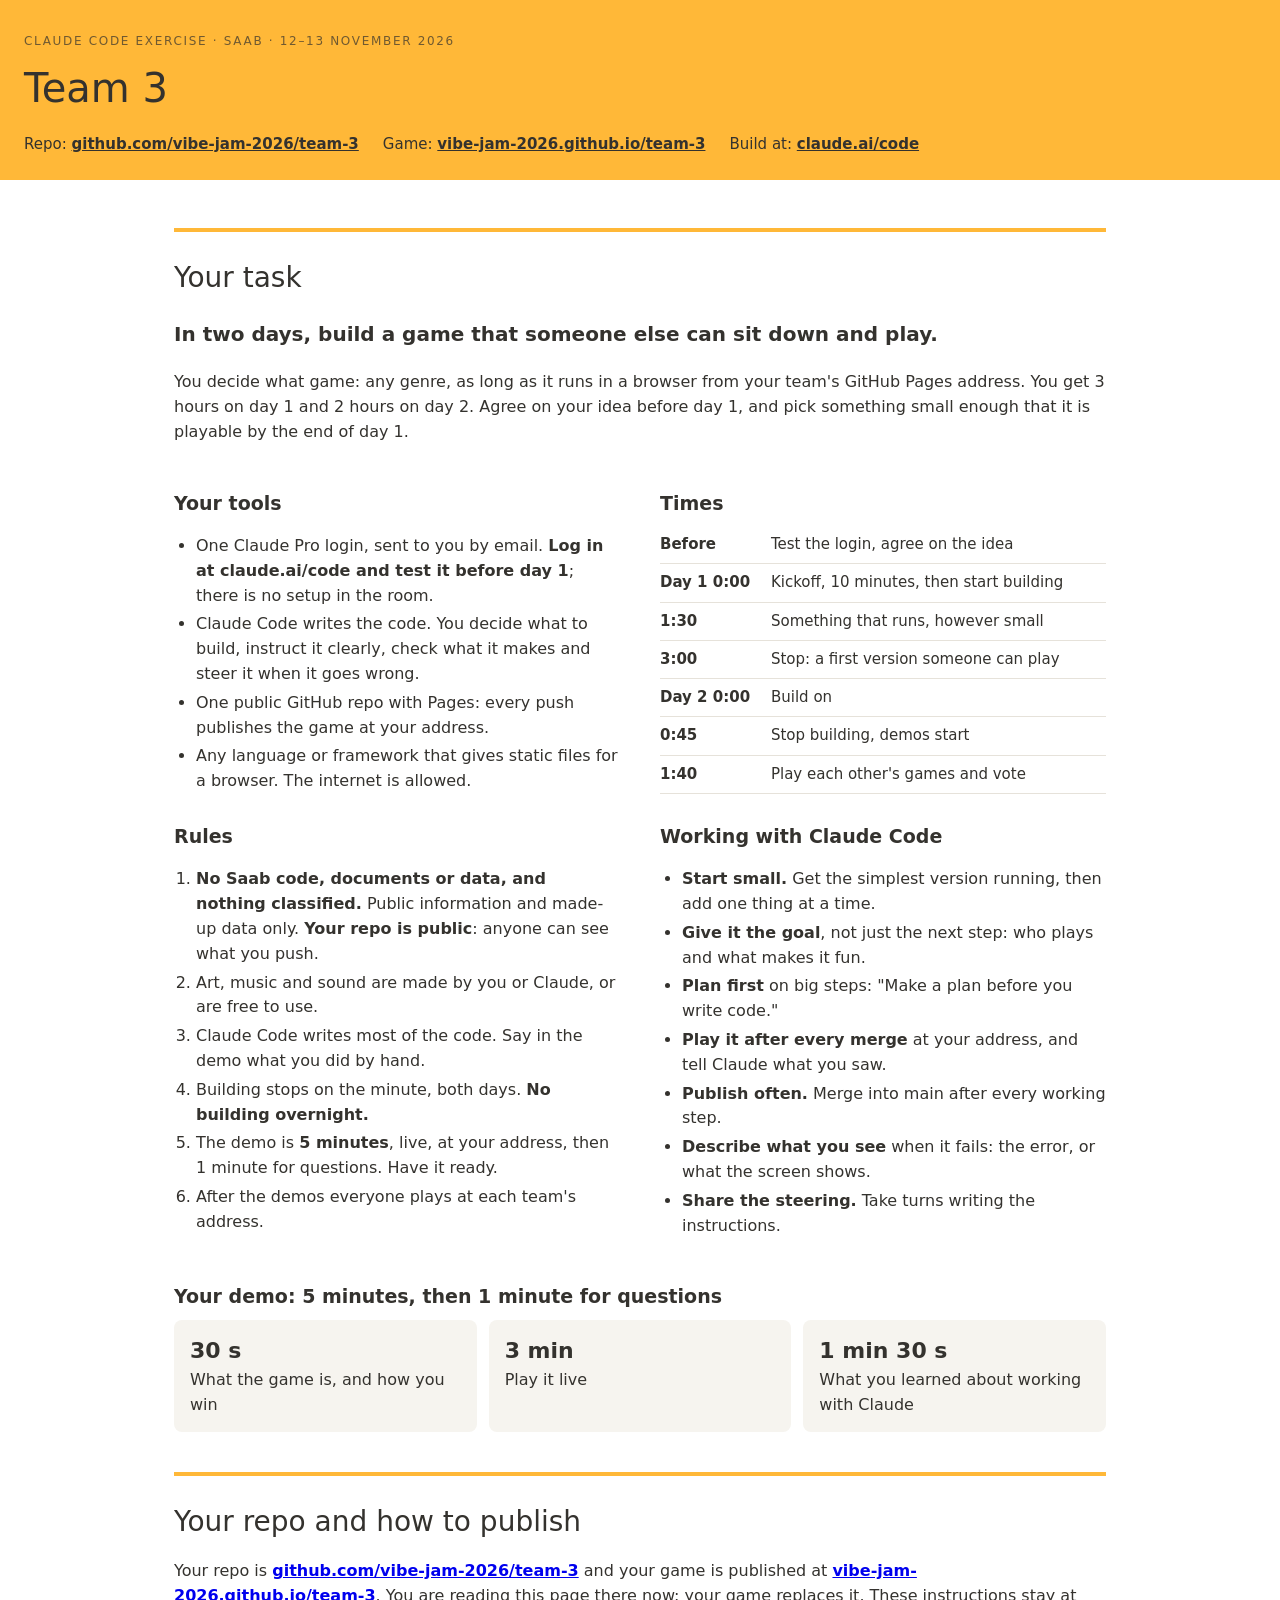
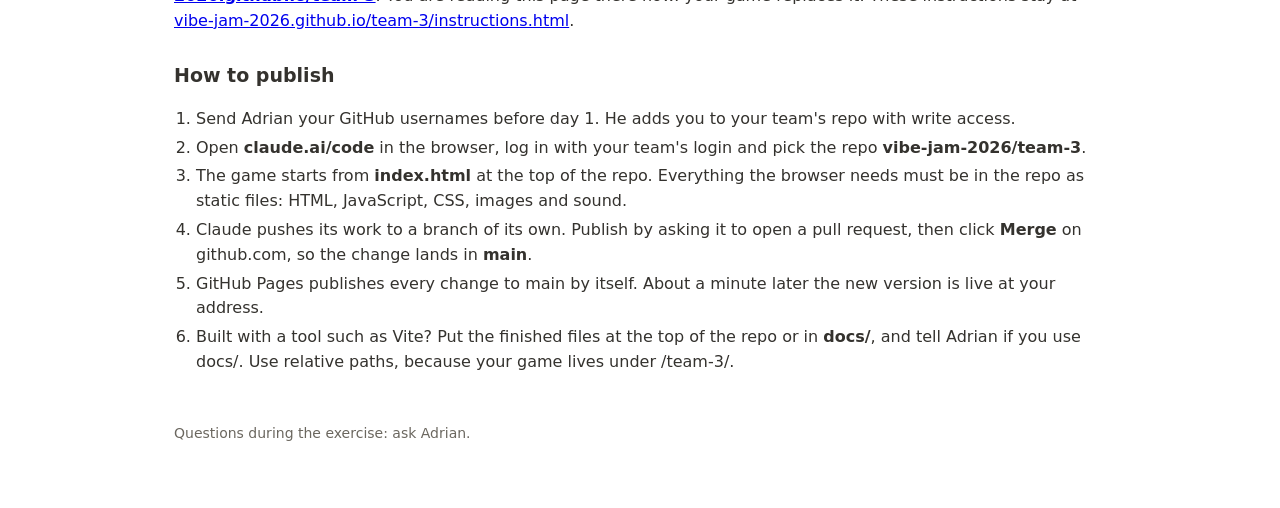
==== instructions.html @ 69f6436e "Team instructions as the start page" ====
<!doctype html><html lang="en"><head><meta charset="utf-8"><meta name="viewport" content="width=device-width,initial-scale=1">
<title>Team 3 · Claude Code exercise</title><style>
:root { --y: #FFB838; --ink: #34322E; --mut: #6b675f; --line: #e6e2da; }
* { box-sizing: border-box; }
body { margin: 0; font: 16px/1.55 system-ui, -apple-system, "Segoe UI", sans-serif; color: var(--ink); background: #fff; }
header { background: var(--y); padding: 32px 24px 24px; }
header .k { font-size: 12px; letter-spacing: .14em; text-transform: uppercase; opacity: .7; }
header h1 { margin: 6px 0 14px; font-size: 40px; font-weight: 500; }
header .where { display: flex; flex-wrap: wrap; gap: 8px 24px; font-size: 15px; }
header a { color: inherit; font-weight: 600; }
main { max-width: 980px; margin: 0 auto; padding: 8px 24px 64px; }
h2.part { font-size: 28px; font-weight: 500; margin: 40px 0 8px; padding-top: 24px; border-top: 4px solid var(--y); }
h2 { font-size: 19px; margin: 28px 0 8px; }
h3 { font-size: 16px; margin: 0 0 6px; }
.task { font-size: 20px; }
.cols { display: grid; grid-template-columns: 1fr 1fr; gap: 0 40px; }
@media (max-width: 760px) { .cols { grid-template-columns: 1fr; } header h1 { font-size: 30px; } }
ul, ol { padding-left: 22px; } li { margin: 4px 0; }
table { border-collapse: collapse; width: 100%; font-size: 15px; }
td, th { text-align: left; padding: 7px 10px 7px 0; border-bottom: 1px solid var(--line); vertical-align: top; }
td:first-child { white-space: nowrap; }
.demo { display: grid; grid-template-columns: repeat(3, 1fr); gap: 12px; }
.demo div { background: #f6f4ef; border-radius: 8px; padding: 14px 16px; }
.demo b { display: block; font-size: 22px; }
.card { background: #f6f4ef; border-radius: 8px; padding: 14px 16px; }
footer { color: var(--mut); font-size: 14px; margin-top: 48px; }</style></head><body>
<header><div class="k">Claude Code exercise · Saab · 12–13 November 2026</div><h1>Team 3</h1>
<div class="where"><span>Repo: <a href="https://github.com/vibe-jam-2026/team-3">github.com/vibe-jam-2026/team-3</a></span><span>Game: <a href="https://vibe-jam-2026.github.io/team-3/">vibe-jam-2026.github.io/team-3</a></span><span>Build at: <a href="https://claude.ai/code">claude.ai/code</a></span></div></header>
<main>
  <h2 class="part">Your task</h2>
  <p class="task"><b>In two days, build a game that someone else can sit down and play.</b></p>
  <p>You decide what game: any genre, as long as it runs in a browser from your team's GitHub Pages address. You get 3 hours on day 1 and 2 hours on day 2. Agree on your idea before day 1, and pick something small enough that it is playable by the end of day 1.</p>

  <div class="cols">
    <div>
      <h2>Your tools</h2>
      <ul>
        <li>One Claude Pro login, sent to you by email. <b>Log in at claude.ai/code and test it before day 1</b>; there is no setup in the room.</li>
        <li>Claude Code writes the code. You decide what to build, instruct it clearly, check what it makes and steer it when it goes wrong.</li>
        <li>One public GitHub repo with Pages: every push publishes the game at your address.</li>
        <li>Any language or framework that gives static files for a browser. The internet is allowed.</li>
      </ul>
      <h2>Rules</h2>
      <ol>
        <li><b>No Saab code, documents or data, and nothing classified.</b> Public information and made-up data only. <b>Your repo is public</b>: anyone can see what you push.</li>
        <li>Art, music and sound are made by you or Claude, or are free to use.</li>
        <li>Claude Code writes most of the code. Say in the demo what you did by hand.</li>
        <li>Building stops on the minute, both days. <b>No building overnight.</b></li>
        <li>The demo is <b>5 minutes</b>, live, at your address, then 1 minute for questions. Have it ready.</li>
        <li>After the demos everyone plays at each team's address.</li>
      </ol>
    </div>
    <div>
      <h2>Times</h2>
      <table>
        <tr><td><b>Before</b></td><td style="white-space:normal;color:inherit">Test the login, agree on the idea</td></tr>
        <tr><td><b>Day 1 0:00</b></td><td style="white-space:normal;color:inherit">Kickoff, 10 minutes, then start building</td></tr>
        <tr><td><b>1:30</b></td><td style="white-space:normal;color:inherit">Something that runs, however small</td></tr>
        <tr><td><b>3:00</b></td><td style="white-space:normal;color:inherit">Stop: a first version someone can play</td></tr>
        <tr><td><b>Day 2 0:00</b></td><td style="white-space:normal;color:inherit">Build on</td></tr>
        <tr><td><b>0:45</b></td><td style="white-space:normal;color:inherit">Stop building, demos start</td></tr>
        <tr><td><b>1:40</b></td><td style="white-space:normal;color:inherit">Play each other's games and vote</td></tr>
      </table>
      <h2>Working with Claude Code</h2>
      <ul>
        <li><b>Start small.</b> Get the simplest version running, then add one thing at a time.</li>
        <li><b>Give it the goal</b>, not just the next step: who plays and what makes it fun.</li>
        <li><b>Plan first</b> on big steps: "Make a plan before you write code."</li>
        <li><b>Play it after every merge</b> at your address, and tell Claude what you saw.</li>
        <li><b>Publish often.</b> Merge into main after every working step.</li>
        <li><b>Describe what you see</b> when it fails: the error, or what the screen shows.</li>
        <li><b>Share the steering.</b> Take turns writing the instructions.</li>
      </ul>
    </div>
  </div>

  <h2>Your demo: 5 minutes, then 1 minute for questions</h2>
  <div class="demo">
    <div><b>30 s</b>What the game is, and how you win</div>
    <div><b>3 min</b>Play it live</div>
    <div><b>1 min 30 s</b>What you learned about working with Claude</div>
  </div>
  


  <h2 class="part">Your repo and how to publish</h2>
  <p>Your repo is <a href="https://github.com/vibe-jam-2026/team-3"><b>github.com/vibe-jam-2026/team-3</b></a> and your game is published at <a href="https://vibe-jam-2026.github.io/team-3/"><b>vibe-jam-2026.github.io/team-3</b></a>. You are reading this page there now: your game replaces it. These instructions stay at <a href="instructions.html">vibe-jam-2026.github.io/team-3/instructions.html</a>.</p>
  
  <h2>How to publish</h2>
  <ol>
    <li>Send Adrian your GitHub usernames before day 1. He adds you to your team's repo with write access.</li>
    <li>Open <b>claude.ai/code</b> in the browser, log in with your team's login and pick the repo <b>vibe-jam-2026/team-3</b>.</li>
    <li>The game starts from <b>index.html</b> at the top of the repo. Everything the browser needs must be in the repo as static files: HTML, JavaScript, CSS, images and sound.</li>
    <li>Claude pushes its work to a branch of its own. Publish by asking it to open a pull request, then click <b>Merge</b> on github.com, so the change lands in <b>main</b>.</li>
    <li>GitHub Pages publishes every change to main by itself. About a minute later the new version is live at your address.</li>
    <li>Built with a tool such as Vite? Put the finished files at the top of the repo or in <b>docs/</b>, and tell Adrian if you use docs/. Use relative paths, because your game lives under /team-3/.</li>
  </ol>
  
<footer>Questions during the exercise: ask Adrian.</footer></main></body></html>
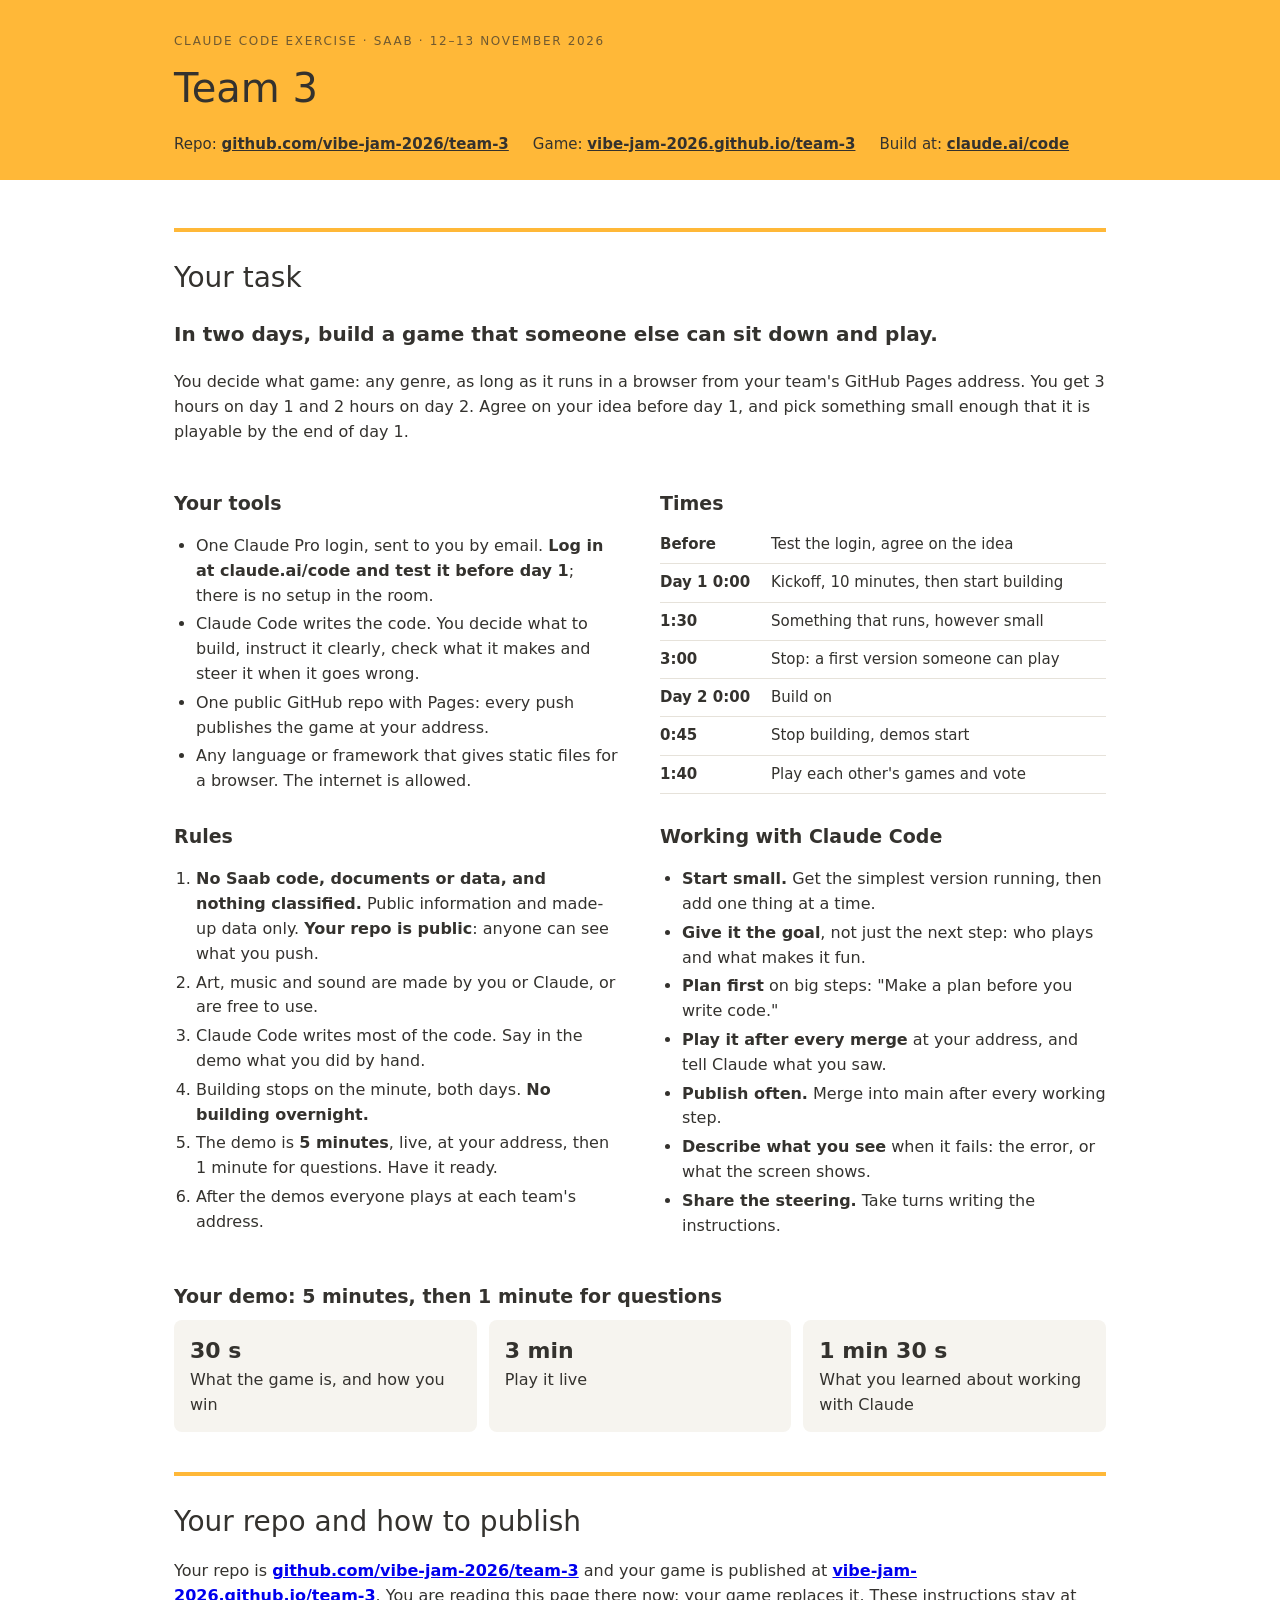
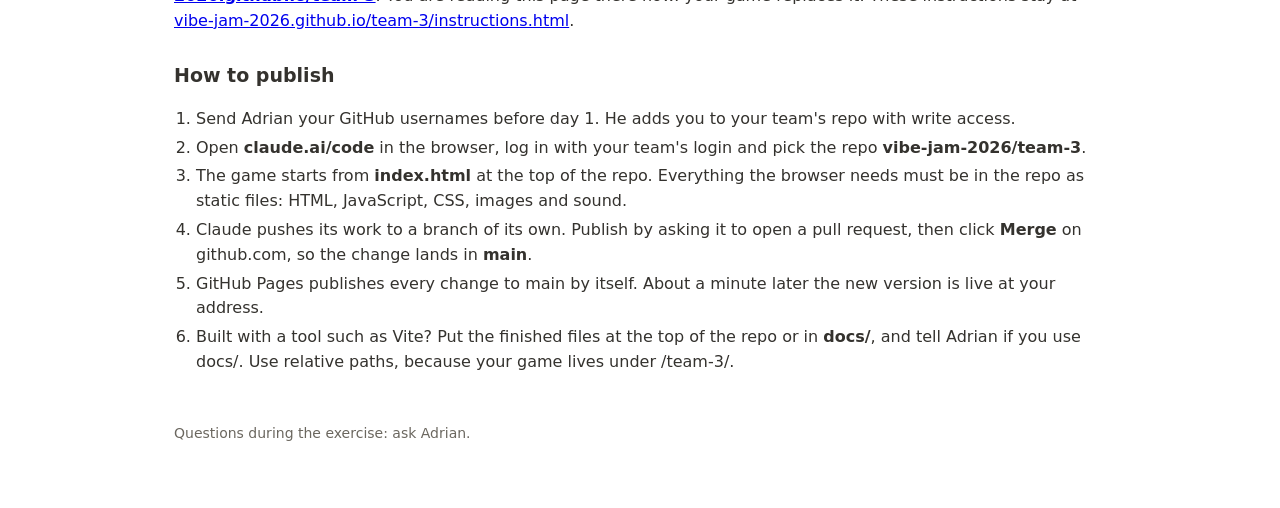
==== commit 6d43ef63: "Header follows the text width" ====
--- a/instructions.html
+++ b/instructions.html
@@ -3,7 +3,8 @@
 :root { --y: #FFB838; --ink: #34322E; --mut: #6b675f; --line: #e6e2da; }
 * { box-sizing: border-box; }
 body { margin: 0; font: 16px/1.55 system-ui, -apple-system, "Segoe UI", sans-serif; color: var(--ink); background: #fff; }
-header { background: var(--y); padding: 32px 24px 24px; }
+header { background: var(--y); padding: 32px 0 24px; }
+.wrap { max-width: 980px; margin: 0 auto; padding: 0 24px; }
 header .k { font-size: 12px; letter-spacing: .14em; text-transform: uppercase; opacity: .7; }
 header h1 { margin: 6px 0 14px; font-size: 40px; font-weight: 500; }
 header .where { display: flex; flex-wrap: wrap; gap: 8px 24px; font-size: 15px; }
@@ -24,8 +25,8 @@
 .demo b { display: block; font-size: 22px; }
 .card { background: #f6f4ef; border-radius: 8px; padding: 14px 16px; }
 footer { color: var(--mut); font-size: 14px; margin-top: 48px; }</style></head><body>
-<header><div class="k">Claude Code exercise · Saab · 12–13 November 2026</div><h1>Team 3</h1>
-<div class="where"><span>Repo: <a href="https://github.com/vibe-jam-2026/team-3">github.com/vibe-jam-2026/team-3</a></span><span>Game: <a href="https://vibe-jam-2026.github.io/team-3/">vibe-jam-2026.github.io/team-3</a></span><span>Build at: <a href="https://claude.ai/code">claude.ai/code</a></span></div></header>
+<header><div class="wrap"><div class="k">Claude Code exercise · Saab · 12–13 November 2026</div><h1>Team 3</h1>
+<div class="where"><span>Repo: <a href="https://github.com/vibe-jam-2026/team-3">github.com/vibe-jam-2026/team-3</a></span><span>Game: <a href="https://vibe-jam-2026.github.io/team-3/">vibe-jam-2026.github.io/team-3</a></span><span>Build at: <a href="https://claude.ai/code">claude.ai/code</a></span></div></div></header>
 <main>
   <h2 class="part">Your task</h2>
   <p class="task"><b>In two days, build a game that someone else can sit down and play.</b></p>
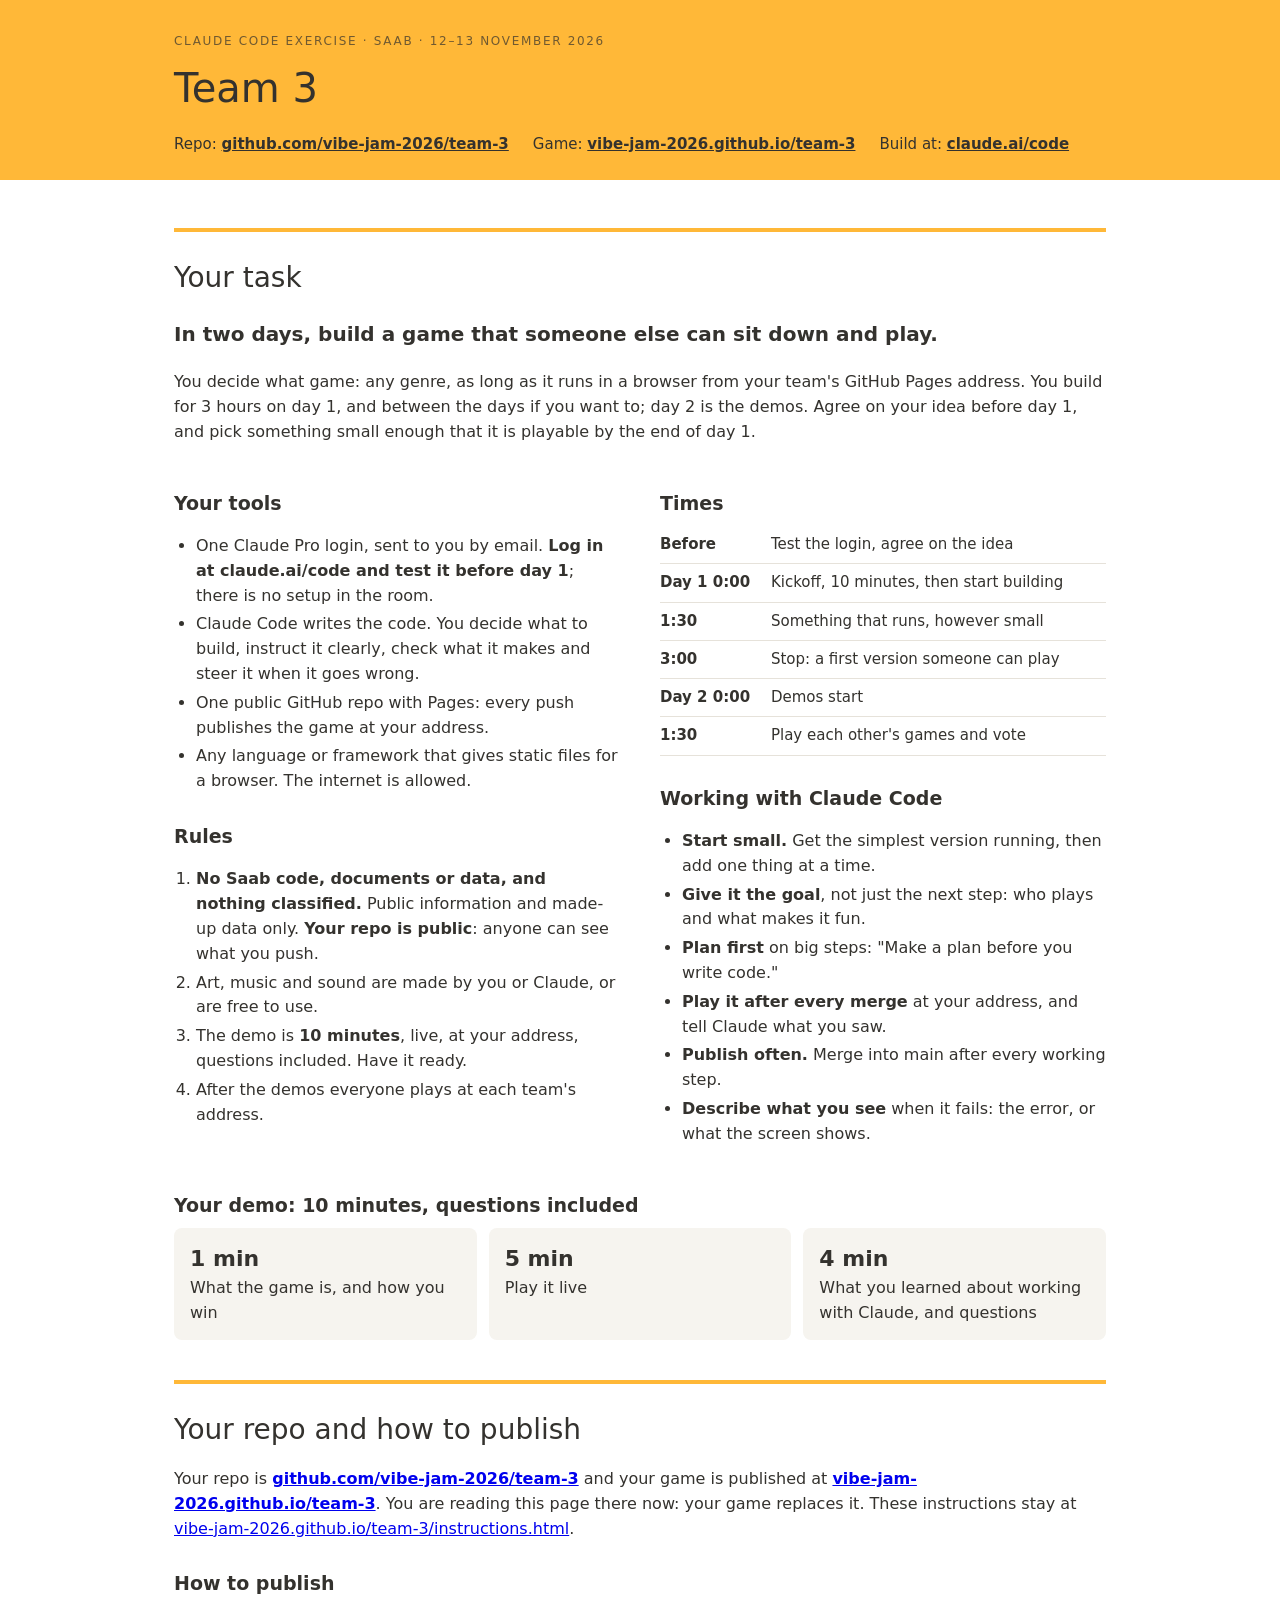
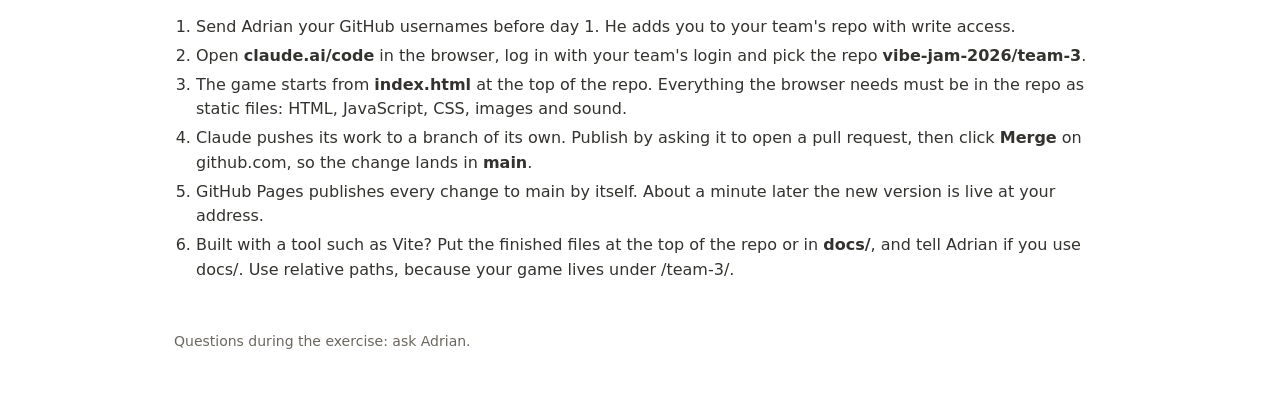
==== commit 121aa8f3: "10-minute demos, no overnight or by-hand rules" ====
--- a/instructions.html
+++ b/instructions.html
@@ -30,7 +30,7 @@
 <main>
   <h2 class="part">Your task</h2>
   <p class="task"><b>In two days, build a game that someone else can sit down and play.</b></p>
-  <p>You decide what game: any genre, as long as it runs in a browser from your team's GitHub Pages address. You get 3 hours on day 1 and 2 hours on day 2. Agree on your idea before day 1, and pick something small enough that it is playable by the end of day 1.</p>
+  <p>You decide what game: any genre, as long as it runs in a browser from your team's GitHub Pages address. You build for 3 hours on day 1, and between the days if you want to; day 2 is the demos. Agree on your idea before day 1, and pick something small enough that it is playable by the end of day 1.</p>
 
   <div class="cols">
     <div>
@@ -45,9 +45,7 @@
       <ol>
         <li><b>No Saab code, documents or data, and nothing classified.</b> Public information and made-up data only. <b>Your repo is public</b>: anyone can see what you push.</li>
         <li>Art, music and sound are made by you or Claude, or are free to use.</li>
-        <li>Claude Code writes most of the code. Say in the demo what you did by hand.</li>
-        <li>Building stops on the minute, both days. <b>No building overnight.</b></li>
-        <li>The demo is <b>5 minutes</b>, live, at your address, then 1 minute for questions. Have it ready.</li>
+        <li>The demo is <b>10 minutes</b>, live, at your address, questions included. Have it ready.</li>
         <li>After the demos everyone plays at each team's address.</li>
       </ol>
     </div>
@@ -58,9 +56,8 @@
         <tr><td><b>Day 1 0:00</b></td><td style="white-space:normal;color:inherit">Kickoff, 10 minutes, then start building</td></tr>
         <tr><td><b>1:30</b></td><td style="white-space:normal;color:inherit">Something that runs, however small</td></tr>
         <tr><td><b>3:00</b></td><td style="white-space:normal;color:inherit">Stop: a first version someone can play</td></tr>
-        <tr><td><b>Day 2 0:00</b></td><td style="white-space:normal;color:inherit">Build on</td></tr>
-        <tr><td><b>0:45</b></td><td style="white-space:normal;color:inherit">Stop building, demos start</td></tr>
-        <tr><td><b>1:40</b></td><td style="white-space:normal;color:inherit">Play each other's games and vote</td></tr>
+        <tr><td><b>Day 2 0:00</b></td><td style="white-space:normal;color:inherit">Demos start</td></tr>
+        <tr><td><b>1:30</b></td><td style="white-space:normal;color:inherit">Play each other's games and vote</td></tr>
       </table>
       <h2>Working with Claude Code</h2>
       <ul>
@@ -70,16 +67,15 @@
         <li><b>Play it after every merge</b> at your address, and tell Claude what you saw.</li>
         <li><b>Publish often.</b> Merge into main after every working step.</li>
         <li><b>Describe what you see</b> when it fails: the error, or what the screen shows.</li>
-        <li><b>Share the steering.</b> Take turns writing the instructions.</li>
       </ul>
     </div>
   </div>
 
-  <h2>Your demo: 5 minutes, then 1 minute for questions</h2>
+  <h2>Your demo: 10 minutes, questions included</h2>
   <div class="demo">
-    <div><b>30 s</b>What the game is, and how you win</div>
-    <div><b>3 min</b>Play it live</div>
-    <div><b>1 min 30 s</b>What you learned about working with Claude</div>
+    <div><b>1 min</b>What the game is, and how you win</div>
+    <div><b>5 min</b>Play it live</div>
+    <div><b>4 min</b>What you learned about working with Claude, and questions</div>
   </div>
   
 
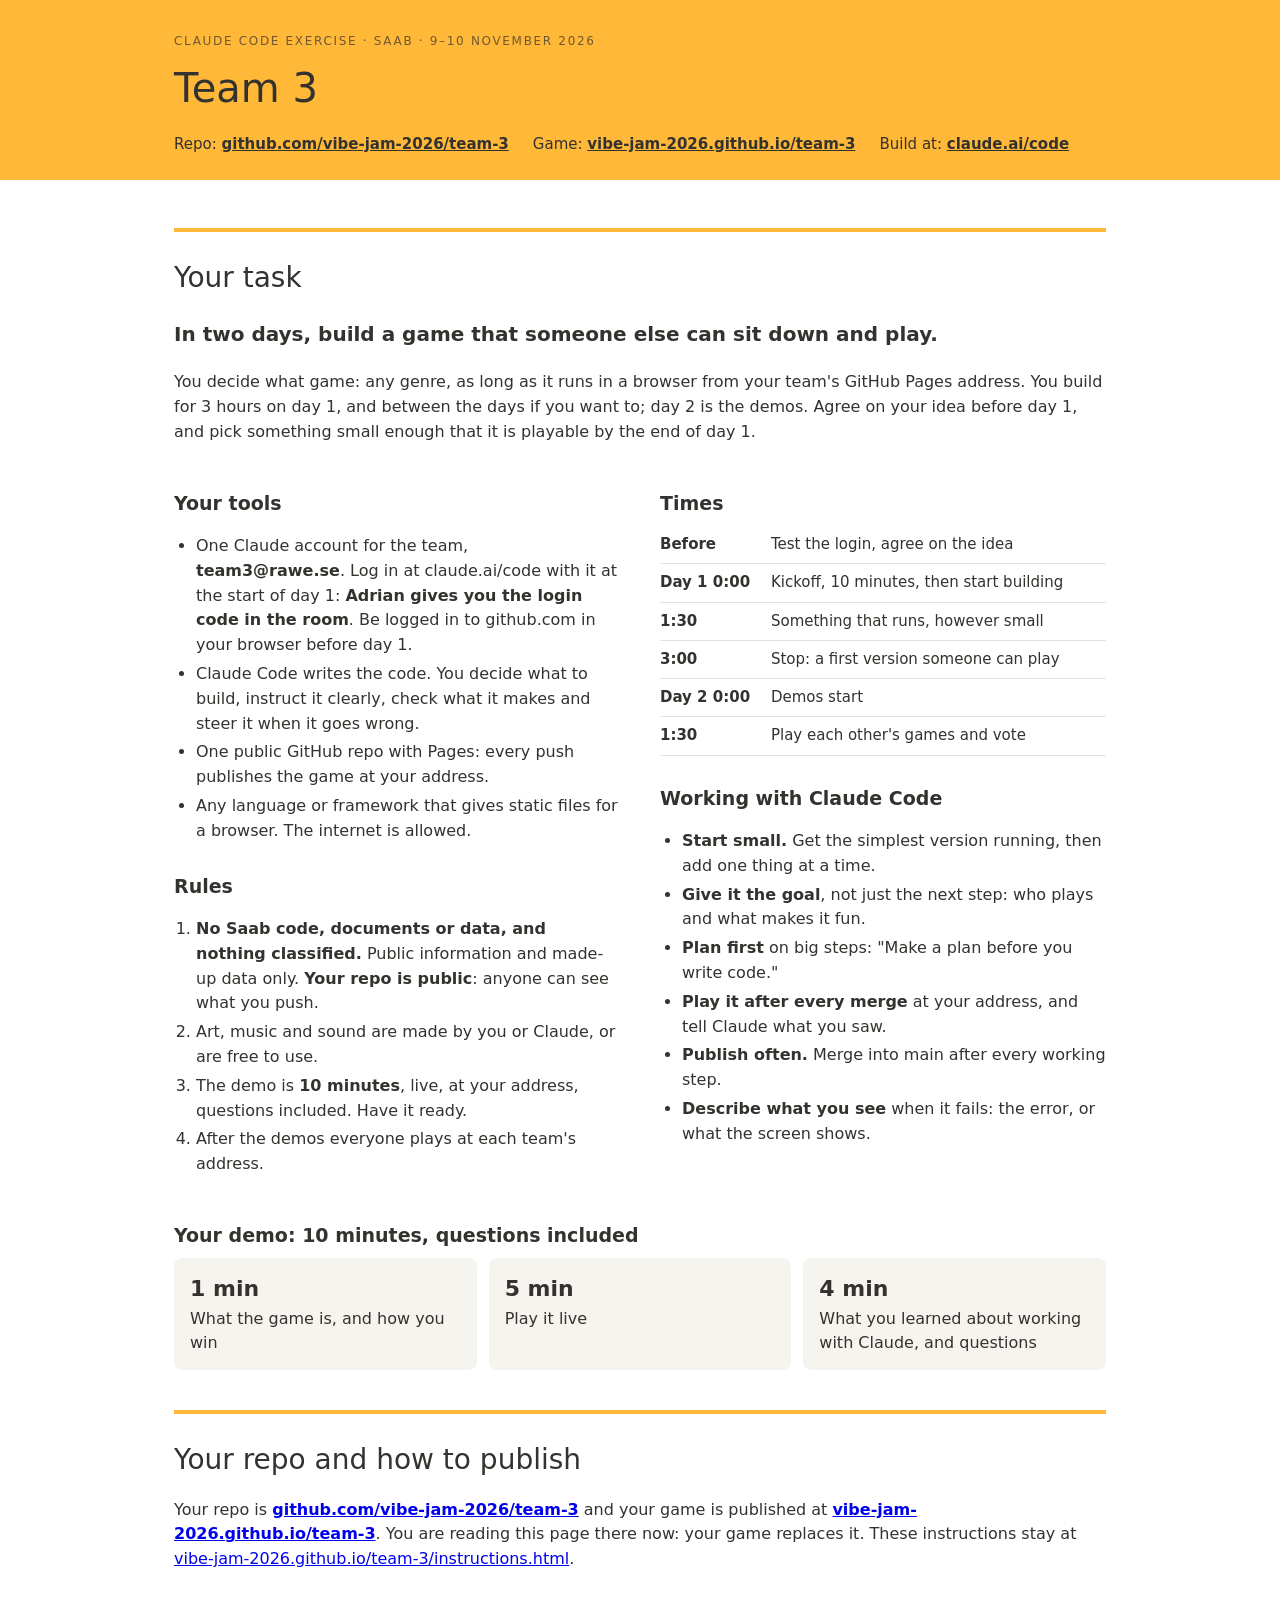
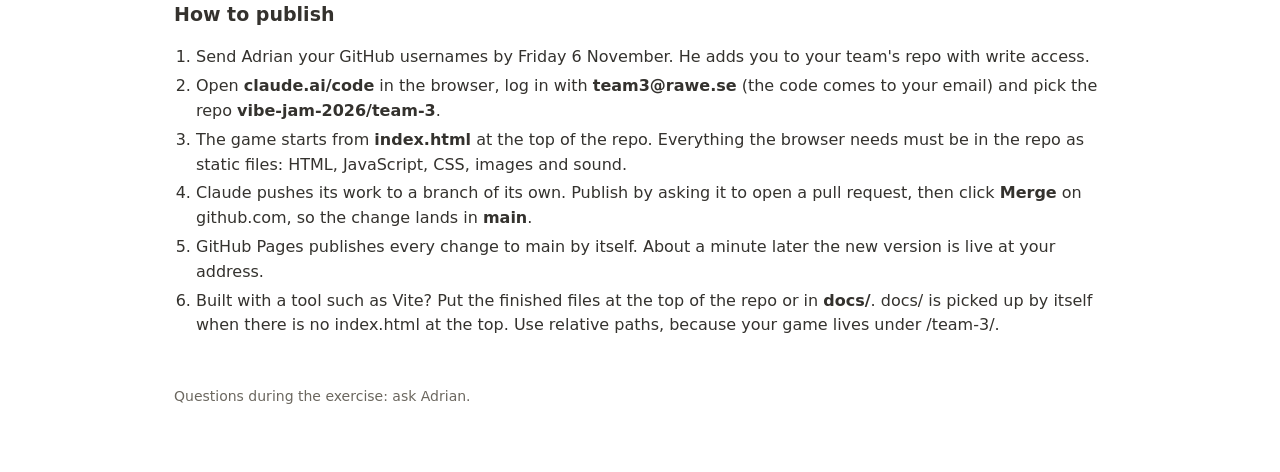
==== commit 9be0cbc3: "Instructions: Adrian gives the Claude login code in the room" ====
--- a/instructions.html
+++ b/instructions.html
@@ -25,7 +25,7 @@
 .demo b { display: block; font-size: 22px; }
 .card { background: #f6f4ef; border-radius: 8px; padding: 14px 16px; }
 footer { color: var(--mut); font-size: 14px; margin-top: 48px; }</style></head><body>
-<header><div class="wrap"><div class="k">Claude Code exercise · Saab · 12–13 November 2026</div><h1>Team 3</h1>
+<header><div class="wrap"><div class="k">Claude Code exercise · Saab · 9–10 November 2026</div><h1>Team 3</h1>
 <div class="where"><span>Repo: <a href="https://github.com/vibe-jam-2026/team-3">github.com/vibe-jam-2026/team-3</a></span><span>Game: <a href="https://vibe-jam-2026.github.io/team-3/">vibe-jam-2026.github.io/team-3</a></span><span>Build at: <a href="https://claude.ai/code">claude.ai/code</a></span></div></div></header>
 <main>
   <h2 class="part">Your task</h2>
@@ -36,7 +36,7 @@
     <div>
       <h2>Your tools</h2>
       <ul>
-        <li>One Claude Pro login, sent to you by email. <b>Log in at claude.ai/code and test it before day 1</b>; there is no setup in the room.</li>
+        <li>One Claude account for the team, <b>team3@rawe.se</b>. Log in at claude.ai/code with it at the start of day 1: <b>Adrian gives you the login code in the room</b>. Be logged in to github.com in your browser before day 1.</li>
         <li>Claude Code writes the code. You decide what to build, instruct it clearly, check what it makes and steer it when it goes wrong.</li>
         <li>One public GitHub repo with Pages: every push publishes the game at your address.</li>
         <li>Any language or framework that gives static files for a browser. The internet is allowed.</li>
@@ -85,12 +85,12 @@
   
   <h2>How to publish</h2>
   <ol>
-    <li>Send Adrian your GitHub usernames before day 1. He adds you to your team's repo with write access.</li>
-    <li>Open <b>claude.ai/code</b> in the browser, log in with your team's login and pick the repo <b>vibe-jam-2026/team-3</b>.</li>
+    <li>Send Adrian your GitHub usernames by Friday 6 November. He adds you to your team's repo with write access.</li>
+    <li>Open <b>claude.ai/code</b> in the browser, log in with <b>team3@rawe.se</b> (the code comes to your email) and pick the repo <b>vibe-jam-2026/team-3</b>.</li>
     <li>The game starts from <b>index.html</b> at the top of the repo. Everything the browser needs must be in the repo as static files: HTML, JavaScript, CSS, images and sound.</li>
     <li>Claude pushes its work to a branch of its own. Publish by asking it to open a pull request, then click <b>Merge</b> on github.com, so the change lands in <b>main</b>.</li>
     <li>GitHub Pages publishes every change to main by itself. About a minute later the new version is live at your address.</li>
-    <li>Built with a tool such as Vite? Put the finished files at the top of the repo or in <b>docs/</b>, and tell Adrian if you use docs/. Use relative paths, because your game lives under /team-3/.</li>
+    <li>Built with a tool such as Vite? Put the finished files at the top of the repo or in <b>docs/</b>. docs/ is picked up by itself when there is no index.html at the top. Use relative paths, because your game lives under /team-3/.</li>
   </ol>
   
 <footer>Questions during the exercise: ask Adrian.</footer></main></body></html>
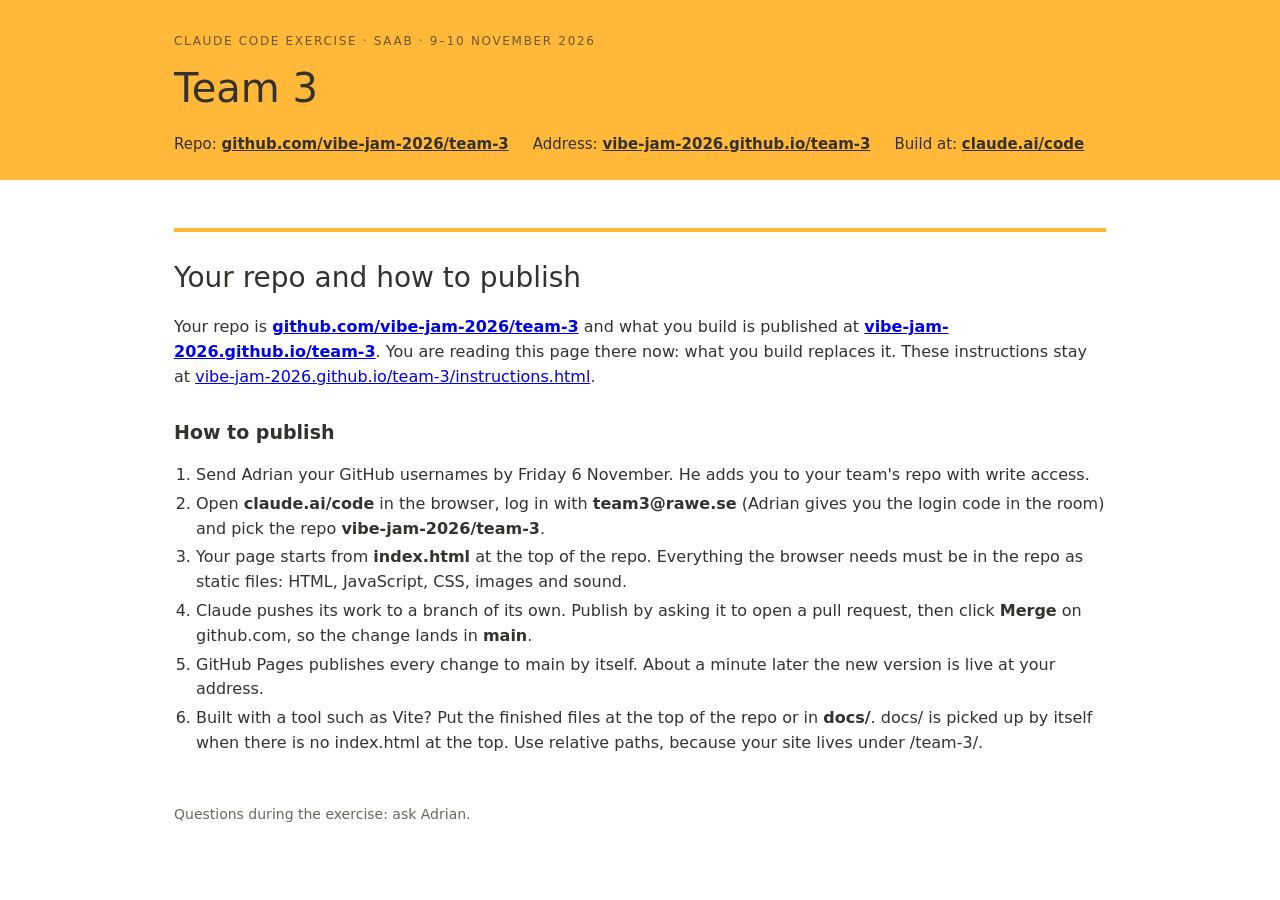
==== commit 54589256: "Instructions: how to reach and publish the repo; login code given in the room" ====
--- a/instructions.html
+++ b/instructions.html
@@ -26,71 +26,19 @@
 .card { background: #f6f4ef; border-radius: 8px; padding: 14px 16px; }
 footer { color: var(--mut); font-size: 14px; margin-top: 48px; }</style></head><body>
 <header><div class="wrap"><div class="k">Claude Code exercise · Saab · 9–10 November 2026</div><h1>Team 3</h1>
-<div class="where"><span>Repo: <a href="https://github.com/vibe-jam-2026/team-3">github.com/vibe-jam-2026/team-3</a></span><span>Game: <a href="https://vibe-jam-2026.github.io/team-3/">vibe-jam-2026.github.io/team-3</a></span><span>Build at: <a href="https://claude.ai/code">claude.ai/code</a></span></div></div></header>
+<div class="where"><span>Repo: <a href="https://github.com/vibe-jam-2026/team-3">github.com/vibe-jam-2026/team-3</a></span><span>Address: <a href="https://vibe-jam-2026.github.io/team-3/">vibe-jam-2026.github.io/team-3</a></span><span>Build at: <a href="https://claude.ai/code">claude.ai/code</a></span></div></div></header>
 <main>
-  <h2 class="part">Your task</h2>
-  <p class="task"><b>In two days, build a game that someone else can sit down and play.</b></p>
-  <p>You decide what game: any genre, as long as it runs in a browser from your team's GitHub Pages address. You build for 3 hours on day 1, and between the days if you want to; day 2 is the demos. Agree on your idea before day 1, and pick something small enough that it is playable by the end of day 1.</p>
-
-  <div class="cols">
-    <div>
-      <h2>Your tools</h2>
-      <ul>
-        <li>One Claude account for the team, <b>team3@rawe.se</b>. Log in at claude.ai/code with it at the start of day 1: <b>Adrian gives you the login code in the room</b>. Be logged in to github.com in your browser before day 1.</li>
-        <li>Claude Code writes the code. You decide what to build, instruct it clearly, check what it makes and steer it when it goes wrong.</li>
-        <li>One public GitHub repo with Pages: every push publishes the game at your address.</li>
-        <li>Any language or framework that gives static files for a browser. The internet is allowed.</li>
-      </ul>
-      <h2>Rules</h2>
-      <ol>
-        <li><b>No Saab code, documents or data, and nothing classified.</b> Public information and made-up data only. <b>Your repo is public</b>: anyone can see what you push.</li>
-        <li>Art, music and sound are made by you or Claude, or are free to use.</li>
-        <li>The demo is <b>10 minutes</b>, live, at your address, questions included. Have it ready.</li>
-        <li>After the demos everyone plays at each team's address.</li>
-      </ol>
-    </div>
-    <div>
-      <h2>Times</h2>
-      <table>
-        <tr><td><b>Before</b></td><td style="white-space:normal;color:inherit">Test the login, agree on the idea</td></tr>
-        <tr><td><b>Day 1 0:00</b></td><td style="white-space:normal;color:inherit">Kickoff, 10 minutes, then start building</td></tr>
-        <tr><td><b>1:30</b></td><td style="white-space:normal;color:inherit">Something that runs, however small</td></tr>
-        <tr><td><b>3:00</b></td><td style="white-space:normal;color:inherit">Stop: a first version someone can play</td></tr>
-        <tr><td><b>Day 2 0:00</b></td><td style="white-space:normal;color:inherit">Demos start</td></tr>
-        <tr><td><b>1:30</b></td><td style="white-space:normal;color:inherit">Play each other's games and vote</td></tr>
-      </table>
-      <h2>Working with Claude Code</h2>
-      <ul>
-        <li><b>Start small.</b> Get the simplest version running, then add one thing at a time.</li>
-        <li><b>Give it the goal</b>, not just the next step: who plays and what makes it fun.</li>
-        <li><b>Plan first</b> on big steps: "Make a plan before you write code."</li>
-        <li><b>Play it after every merge</b> at your address, and tell Claude what you saw.</li>
-        <li><b>Publish often.</b> Merge into main after every working step.</li>
-        <li><b>Describe what you see</b> when it fails: the error, or what the screen shows.</li>
-      </ul>
-    </div>
-  </div>
-
-  <h2>Your demo: 10 minutes, questions included</h2>
-  <div class="demo">
-    <div><b>1 min</b>What the game is, and how you win</div>
-    <div><b>5 min</b>Play it live</div>
-    <div><b>4 min</b>What you learned about working with Claude, and questions</div>
-  </div>
-  
-
-
   <h2 class="part">Your repo and how to publish</h2>
-  <p>Your repo is <a href="https://github.com/vibe-jam-2026/team-3"><b>github.com/vibe-jam-2026/team-3</b></a> and your game is published at <a href="https://vibe-jam-2026.github.io/team-3/"><b>vibe-jam-2026.github.io/team-3</b></a>. You are reading this page there now: your game replaces it. These instructions stay at <a href="instructions.html">vibe-jam-2026.github.io/team-3/instructions.html</a>.</p>
+  <p>Your repo is <a href="https://github.com/vibe-jam-2026/team-3"><b>github.com/vibe-jam-2026/team-3</b></a> and what you build is published at <a href="https://vibe-jam-2026.github.io/team-3/"><b>vibe-jam-2026.github.io/team-3</b></a>. You are reading this page there now: what you build replaces it. These instructions stay at <a href="instructions.html">vibe-jam-2026.github.io/team-3/instructions.html</a>.</p>
   
   <h2>How to publish</h2>
   <ol>
     <li>Send Adrian your GitHub usernames by Friday 6 November. He adds you to your team's repo with write access.</li>
-    <li>Open <b>claude.ai/code</b> in the browser, log in with <b>team3@rawe.se</b> (the code comes to your email) and pick the repo <b>vibe-jam-2026/team-3</b>.</li>
-    <li>The game starts from <b>index.html</b> at the top of the repo. Everything the browser needs must be in the repo as static files: HTML, JavaScript, CSS, images and sound.</li>
+    <li>Open <b>claude.ai/code</b> in the browser, log in with <b>team3@rawe.se</b> (Adrian gives you the login code in the room) and pick the repo <b>vibe-jam-2026/team-3</b>.</li>
+    <li>Your page starts from <b>index.html</b> at the top of the repo. Everything the browser needs must be in the repo as static files: HTML, JavaScript, CSS, images and sound.</li>
     <li>Claude pushes its work to a branch of its own. Publish by asking it to open a pull request, then click <b>Merge</b> on github.com, so the change lands in <b>main</b>.</li>
     <li>GitHub Pages publishes every change to main by itself. About a minute later the new version is live at your address.</li>
-    <li>Built with a tool such as Vite? Put the finished files at the top of the repo or in <b>docs/</b>. docs/ is picked up by itself when there is no index.html at the top. Use relative paths, because your game lives under /team-3/.</li>
+    <li>Built with a tool such as Vite? Put the finished files at the top of the repo or in <b>docs/</b>. docs/ is picked up by itself when there is no index.html at the top. Use relative paths, because your site lives under /team-3/.</li>
   </ol>
   
 <footer>Questions during the exercise: ask Adrian.</footer></main></body></html>
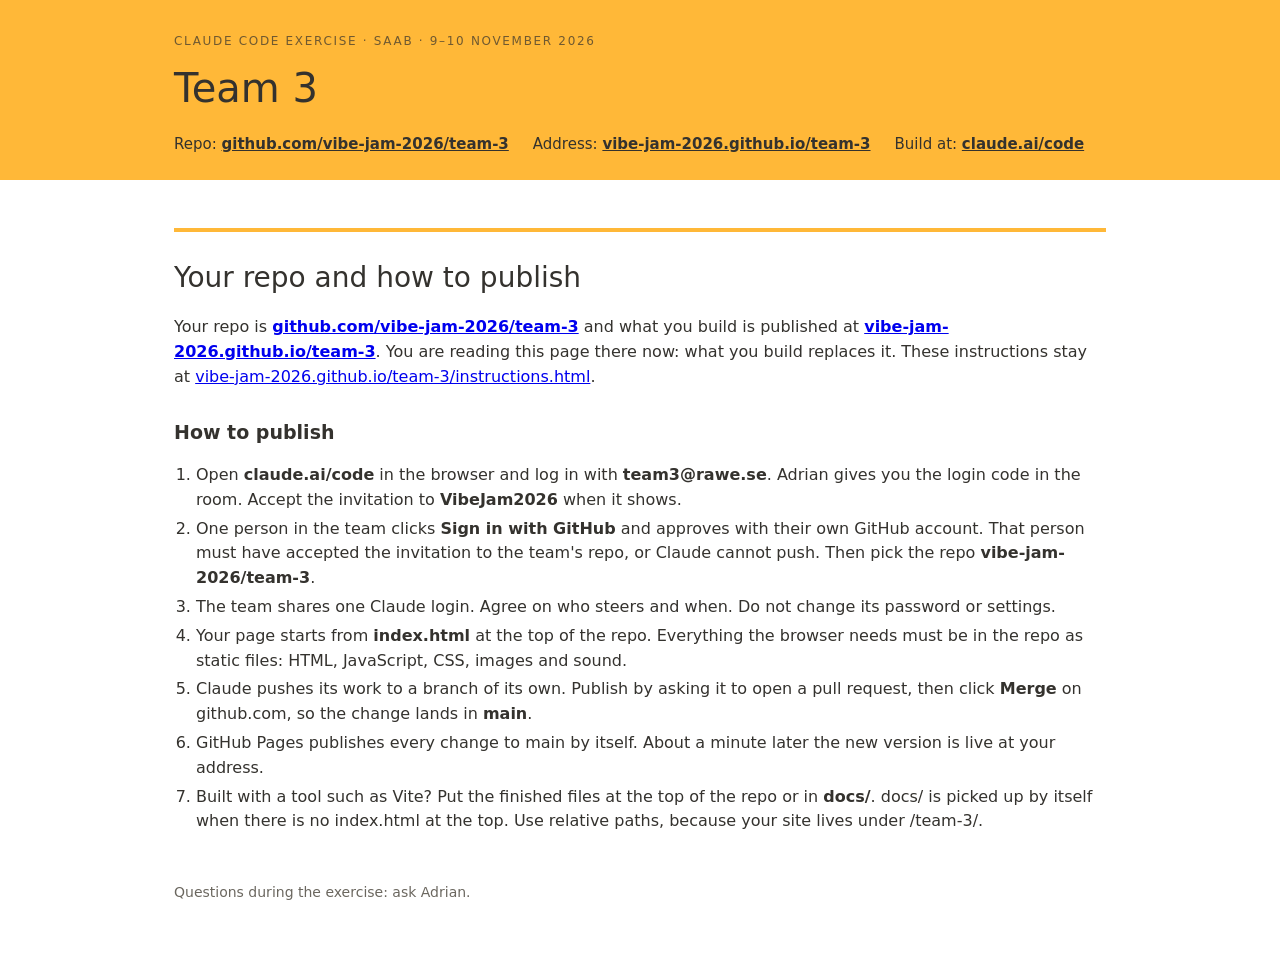
==== commit 715a55ff: "Instructions: the VibeJam2026 invite, GitHub sign-in and one shared login; no stale username deadlin" ====
--- a/instructions.html
+++ b/instructions.html
@@ -33,8 +33,9 @@
   
   <h2>How to publish</h2>
   <ol>
-    <li>Send Adrian your GitHub usernames by Friday 6 November. He adds you to your team's repo with write access.</li>
-    <li>Open <b>claude.ai/code</b> in the browser, log in with <b>team3@rawe.se</b> (Adrian gives you the login code in the room) and pick the repo <b>vibe-jam-2026/team-3</b>.</li>
+    <li>Open <b>claude.ai/code</b> in the browser and log in with <b>team3@rawe.se</b>. Adrian gives you the login code in the room. Accept the invitation to <b>VibeJam2026</b> when it shows.</li>
+    <li>One person in the team clicks <b>Sign in with GitHub</b> and approves with their own GitHub account. That person must have accepted the invitation to the team's repo, or Claude cannot push. Then pick the repo <b>vibe-jam-2026/team-3</b>.</li>
+    <li>The team shares one Claude login. Agree on who steers and when. Do not change its password or settings.</li>
     <li>Your page starts from <b>index.html</b> at the top of the repo. Everything the browser needs must be in the repo as static files: HTML, JavaScript, CSS, images and sound.</li>
     <li>Claude pushes its work to a branch of its own. Publish by asking it to open a pull request, then click <b>Merge</b> on github.com, so the change lands in <b>main</b>.</li>
     <li>GitHub Pages publishes every change to main by itself. About a minute later the new version is live at your address.</li>
